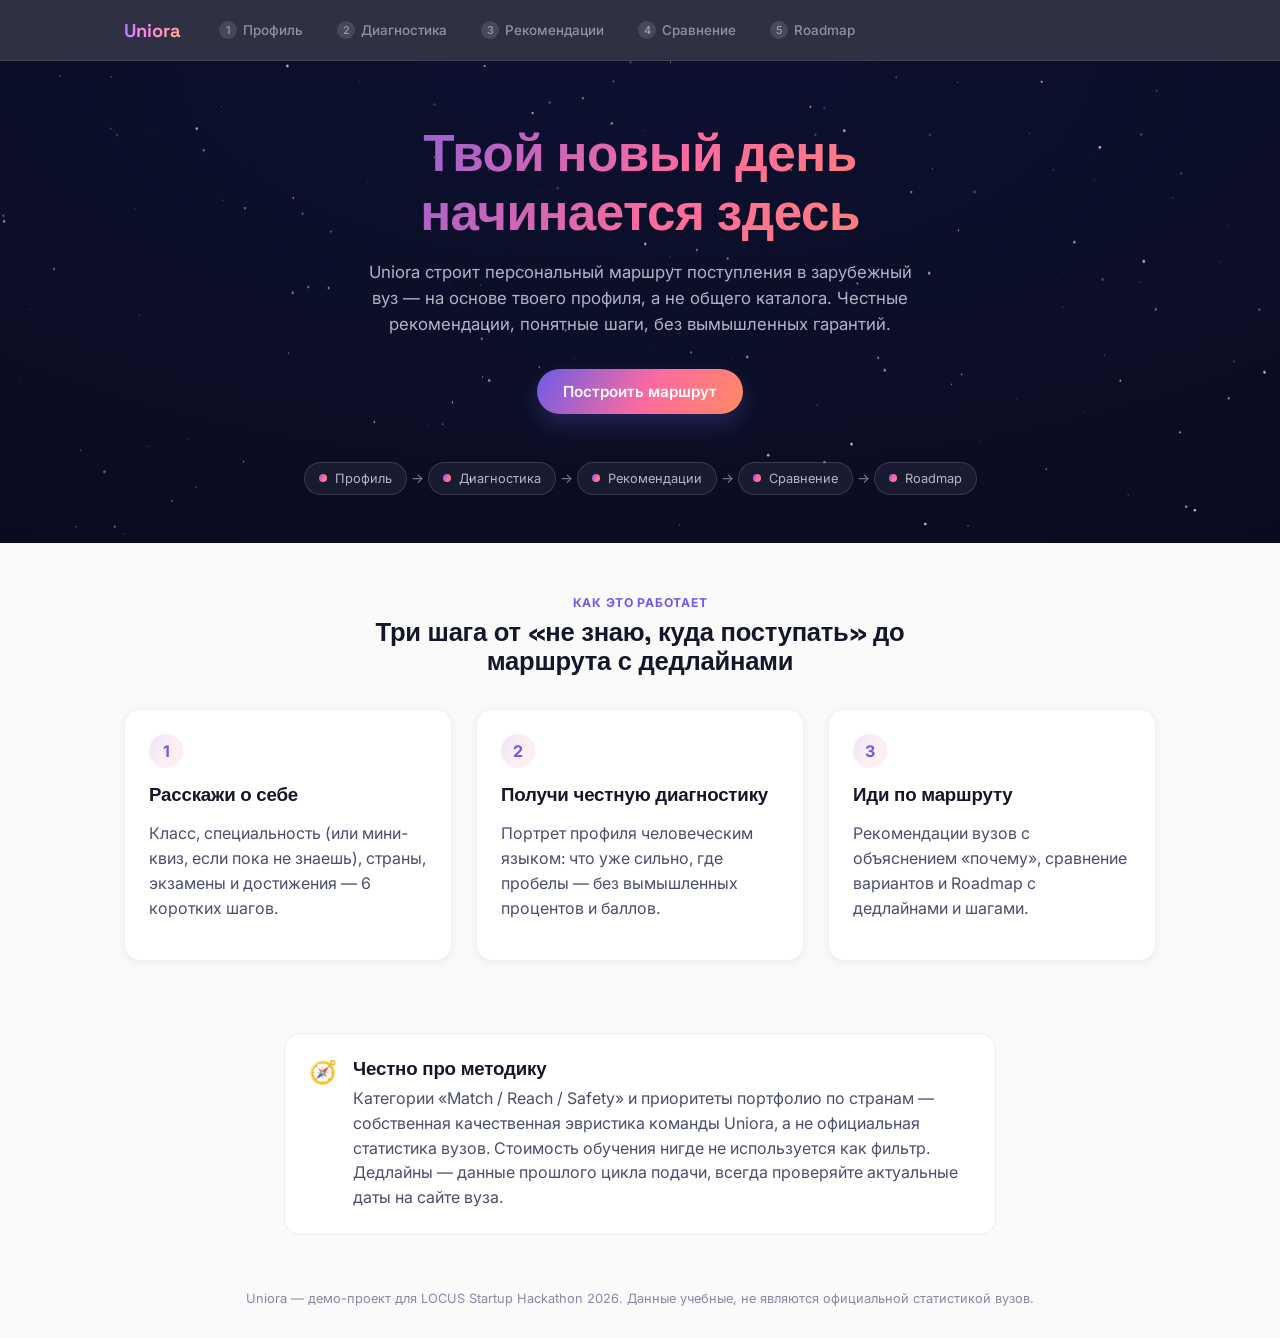
==== index.html @ 3026d172 "Первая версия сайта Uniora" ====
<!DOCTYPE html>
<html lang="ru">
<head>
<meta charset="UTF-8" />
<meta name="viewport" content="width=device-width, initial-scale=1.0" />
<title>Uniora — персональный маршрут поступления</title>
<link rel="preconnect" href="https://fonts.googleapis.com" />
<link rel="preconnect" href="https://fonts.gstatic.com" crossorigin />
<link href="https://fonts.googleapis.com/css2?family=Space+Grotesk:wght@500;700&family=Inter:wght@400;500;600;700&display=swap" rel="stylesheet" />
<link rel="stylesheet" href="css/style.css" />
</head>
<body>

<div id="uniora-nav" data-theme="dark"></div>

<section class="hero">
  <canvas class="hero__canvas" id="hero-stars"></canvas>
  <div class="hero__inner">
    <h1 class="hero__title">Твой новый день начинается здесь</h1>
    <p class="hero__subtitle">
      Uniora строит персональный маршрут поступления в зарубежный вуз — на основе твоего профиля,
      а не общего каталога. Честные рекомендации, понятные шаги, без вымышленных гарантий.
    </p>
    <div class="hero__actions">
      <a href="profile.html" class="btn btn--primary">Построить маршрут</a>
    </div>

    <div class="route-preview">
      <div class="route-preview__step"><span class="route-preview__dot"></span>Профиль</div>
      <span class="route-preview__arrow">→</span>
      <div class="route-preview__step"><span class="route-preview__dot"></span>Диагностика</div>
      <span class="route-preview__arrow">→</span>
      <div class="route-preview__step"><span class="route-preview__dot"></span>Рекомендации</div>
      <span class="route-preview__arrow">→</span>
      <div class="route-preview__step"><span class="route-preview__dot"></span>Сравнение</div>
      <span class="route-preview__arrow">→</span>
      <div class="route-preview__step"><span class="route-preview__dot"></span>Roadmap</div>
    </div>
  </div>
</section>

<section class="page-section">
  <div class="container">
    <div class="section-heading text-center" style="margin:0 auto var(--space-4);">
      <span class="eyebrow">Как это работает</span>
      <h2>Три шага от «не знаю, куда поступать» до маршрута с дедлайнами</h2>
    </div>
    <div class="how-it-works">
      <div class="card how-card">
        <div class="how-card__num">1</div>
        <h3>Расскажи о себе</h3>
        <p>Класс, специальность (или мини-квиз, если пока не знаешь), страны, экзамены и достижения — 6 коротких шагов.</p>
      </div>
      <div class="card how-card">
        <div class="how-card__num">2</div>
        <h3>Получи честную диагностику</h3>
        <p>Портрет профиля человеческим языком: что уже сильно, где пробелы — без вымышленных процентов и баллов.</p>
      </div>
      <div class="card how-card">
        <div class="how-card__num">3</div>
        <h3>Иди по маршруту</h3>
        <p>Рекомендации вузов с объяснением «почему», сравнение вариантов и Roadmap с дедлайнами и шагами.</p>
      </div>
    </div>
  </div>
</section>

<section class="page-section page-section--tight">
  <div class="container container--narrow">
    <div class="trust-block">
      <div class="trust-block__icon">🧭</div>
      <div>
        <h3 style="margin-bottom:6px;">Честно про методику</h3>
        <p style="margin-bottom:0;">
          Категории «Match / Reach / Safety» и приоритеты портфолио по странам — собственная качественная
          эвристика команды Uniora, а не официальная статистика вузов. Стоимость обучения нигде не используется
          как фильтр. Дедлайны — данные прошлого цикла подачи, всегда проверяйте актуальные даты на сайте вуза.
        </p>
      </div>
    </div>
  </div>
</section>

<footer class="site-footer">
  Uniora — демо-проект для LOCUS Startup Hackathon 2026. Данные учебные, не являются официальной статистикой вузов.
</footer>

<script src="js/data.js"></script>
<script src="js/state.js"></script>
<script src="js/match.js"></script>
<script src="js/common.js"></script>
<script>
  Uniora.common.renderNav(null);
  Uniora.common.starField(document.getElementById("hero-stars"), { density: 0.00025 });
</script>
</body>
</html>
---- css/style.css ----
/* Uniora — дизайн-система. uni + aurora. */

:root {
  --space-900: #0B0E23;
  --space-950: #0D1030;
  --space-800: #161A3D;
  --space-700: #232853;

  --paper: #FAFAFA;
  --paper-raised: #FFFFFF;
  --ink: #14162B;
  --ink-soft: #4B4E6E;
  --ink-faint: #8688A6;

  --lavender: #F4F1FF;
  --lavender-soft: rgba(244, 241, 255, 0.72);
  --lavender-faint: rgba(244, 241, 255, 0.5);

  --aurora-violet: #6C5CE7;
  --aurora-violet-soft: rgba(108, 92, 231, 0.14);
  --aurora-coral: #FF6B9D;
  --aurora-orange: #FF8A65;
  --aurora-teal: #2FD9C4;
  --aurora-teal-soft: rgba(47, 217, 196, 0.14);
  --aurora-coral-soft: rgba(255, 107, 157, 0.14);

  --aurora-gradient: linear-gradient(120deg, var(--aurora-violet) 0%, var(--aurora-coral) 55%, var(--aurora-orange) 100%);
  --aurora-gradient-soft: linear-gradient(120deg, rgba(108, 92, 231, 0.16), rgba(255, 107, 157, 0.12), rgba(255, 138, 101, 0.12));

  --match-color: #6C5CE7;
  --reach-color: #FF6B9D;
  --safety-color: #2FD9C4;

  --radius-card: 16px;
  --radius-pill: 999px;
  --radius-sm: 10px;

  --shadow-soft: 0 8px 24px rgba(20, 22, 43, 0.08);
  --shadow-card: 0 2px 10px rgba(20, 22, 43, 0.06);
  --shadow-dark: 0 12px 32px rgba(0, 0, 0, 0.35);

  --space-1: 8px;
  --space-2: 16px;
  --space-3: 24px;
  --space-4: 32px;
  --space-5: 48px;
  --space-6: 64px;

  --font-head: "Space Grotesk", "Segoe UI", sans-serif;
  --font-body: "Inter", "Segoe UI", sans-serif;
}

* { box-sizing: border-box; }
html { scroll-behavior: smooth; }
body {
  margin: 0;
  font-family: var(--font-body);
  color: var(--ink);
  background: var(--paper);
  -webkit-font-smoothing: antialiased;
}
h1, h2, h3, h4 {
  font-family: var(--font-head);
  margin: 0 0 var(--space-2);
  line-height: 1.15;
  letter-spacing: -0.01em;
}
p { margin: 0 0 var(--space-2); line-height: 1.55; color: var(--ink-soft); }
a { color: inherit; text-decoration: none; }
ul { margin: 0; padding: 0; list-style: none; }
button { font-family: inherit; cursor: pointer; }
input, select, textarea { font-family: inherit; }
img { max-width: 100%; }

.container {
  max-width: 1080px;
  margin: 0 auto;
  padding: 0 var(--space-3);
}
.container--narrow { max-width: 760px; }

section.page-section { padding: var(--space-5) 0; }
section.page-section--tight { padding: var(--space-3) 0; }

/* ---------------- Navigation ---------------- */
.site-nav {
  position: sticky;
  top: 0;
  z-index: 40;
  background: rgba(250, 250, 250, 0.92);
  backdrop-filter: blur(10px);
  border-bottom: 1px solid rgba(20, 22, 43, 0.06);
}
.site-nav--dark {
  background: rgba(11, 14, 35, 0.85);
  border-bottom: 1px solid rgba(244, 241, 255, 0.08);
}
.site-nav__inner {
  max-width: 1080px;
  margin: 0 auto;
  padding: 14px var(--space-3);
  display: flex;
  align-items: center;
  gap: var(--space-3);
}
.site-nav__logo {
  font-family: var(--font-head);
  font-weight: 700;
  font-size: 1.15rem;
  background: var(--aurora-gradient);
  -webkit-background-clip: text;
  background-clip: text;
  color: transparent;
  flex-shrink: 0;
}
.site-nav--dark .site-nav__logo { filter: brightness(1.3); }
.site-nav__steps {
  display: flex;
  gap: 6px;
  overflow-x: auto;
  scrollbar-width: none;
}
.site-nav__steps::-webkit-scrollbar { display: none; }
.step-pill {
  display: flex;
  align-items: center;
  gap: 6px;
  padding: 7px 14px;
  border-radius: var(--radius-pill);
  font-size: 0.84rem;
  font-weight: 500;
  color: var(--ink-soft);
  white-space: nowrap;
  transition: background 0.15s, color 0.15s;
}
.site-nav--dark .step-pill { color: var(--lavender-faint); }
.step-pill:hover { background: rgba(108, 92, 231, 0.08); color: var(--ink); }
.site-nav--dark .step-pill:hover { background: rgba(244, 241, 255, 0.08); color: var(--lavender); }
.step-pill--active {
  background: var(--aurora-violet-soft);
  color: var(--aurora-violet);
}
.site-nav--dark .step-pill--active {
  background: rgba(108, 92, 231, 0.28);
  color: var(--lavender);
}
.step-pill__num {
  width: 18px;
  height: 18px;
  border-radius: 50%;
  background: rgba(20, 22, 43, 0.08);
  display: inline-flex;
  align-items: center;
  justify-content: center;
  font-size: 0.68rem;
}
.step-pill--active .step-pill__num { background: var(--aurora-violet); color: #fff; }
.site-nav--dark .step-pill__num { background: rgba(244, 241, 255, 0.12); }

/* ---------------- Context bar ---------------- */
.context-bar {
  display: flex;
  align-items: center;
  justify-content: space-between;
  gap: var(--space-2);
  flex-wrap: wrap;
  background: var(--paper-raised);
  border: 1px solid rgba(20, 22, 43, 0.08);
  border-radius: var(--radius-card);
  padding: var(--space-2);
  margin-bottom: var(--space-3);
}
.context-bar--empty { justify-content: space-between; }
.context-bar__chips { display: flex; gap: 8px; flex-wrap: wrap; }

/* ---------------- Buttons ---------------- */
.btn {
  display: inline-flex;
  align-items: center;
  justify-content: center;
  gap: 8px;
  border: none;
  border-radius: var(--radius-pill);
  padding: 13px 26px;
  font-weight: 600;
  font-size: 0.95rem;
  transition: transform 0.12s ease, box-shadow 0.12s ease, opacity 0.12s ease;
}
.btn:active { transform: scale(0.97); }
.btn--primary {
  background: var(--aurora-gradient);
  color: #fff;
  box-shadow: 0 10px 24px rgba(108, 92, 231, 0.28);
}
.btn--primary:hover { box-shadow: 0 14px 30px rgba(108, 92, 231, 0.36); }
.btn--secondary {
  background: var(--paper-raised);
  color: var(--ink);
  border: 1.5px solid rgba(20, 22, 43, 0.14);
}
.btn--ghost {
  background: transparent;
  color: var(--aurora-violet);
  border: 1.5px solid rgba(108, 92, 231, 0.3);
}
.btn--dark {
  background: rgba(244, 241, 255, 0.1);
  color: var(--lavender);
  border: 1.5px solid rgba(244, 241, 255, 0.25);
}
.btn--sm { padding: 8px 16px; font-size: 0.82rem; }
.btn--block { width: 100%; }
.btn[disabled] { opacity: 0.45; pointer-events: none; }

/* ---------------- Cards & chips ---------------- */
.card {
  background: var(--paper-raised);
  border-radius: var(--radius-card);
  box-shadow: var(--shadow-card);
  border: 1px solid rgba(20, 22, 43, 0.06);
  padding: var(--space-3);
}
.card--dark {
  background: var(--space-800);
  border: 1px solid rgba(244, 241, 255, 0.08);
  color: var(--lavender);
}
.card--dark p { color: var(--lavender-faint); }

.chip {
  display: inline-flex;
  align-items: center;
  gap: 6px;
  padding: 9px 16px;
  border-radius: var(--radius-pill);
  border: 1.5px solid rgba(20, 22, 43, 0.12);
  background: var(--paper-raised);
  font-size: 0.88rem;
  color: var(--ink);
  transition: all 0.12s ease;
}
.chip:hover { border-color: var(--aurora-violet); }
.chip--selected {
  background: var(--aurora-violet-soft);
  border-color: var(--aurora-violet);
  color: var(--aurora-violet);
  font-weight: 600;
}
.chip--static {
  background: rgba(20, 22, 43, 0.05);
  border-color: transparent;
  cursor: default;
}
.chip--static:hover { border-color: transparent; }
.chip-group { display: flex; flex-wrap: wrap; gap: 8px; }

.badge {
  display: inline-flex;
  align-items: center;
  gap: 6px;
  padding: 5px 12px;
  border-radius: var(--radius-pill);
  font-size: 0.76rem;
  font-weight: 700;
  text-transform: uppercase;
  letter-spacing: 0.03em;
}
.badge--match { background: var(--aurora-violet-soft); color: var(--aurora-violet); }
.badge--reach { background: var(--aurora-coral-soft); color: #C9366C; }
.badge--safety { background: var(--aurora-teal-soft); color: #0F9E8B; }
.badge--weight-high { background: rgba(255, 107, 157, 0.15); color: #C9366C; }
.badge--weight-medium { background: rgba(108, 92, 231, 0.14); color: var(--aurora-violet); }
.badge--weight-low { background: rgba(20, 22, 43, 0.08); color: var(--ink-faint); }

/* ---------------- Hero (index) ---------------- */
.hero {
  position: relative;
  background: radial-gradient(120% 140% at 50% 0%, var(--space-950) 0%, var(--space-900) 60%, #07091a 100%);
  color: var(--lavender);
  overflow: hidden;
  padding: var(--space-6) 0 var(--space-5);
}
.hero__canvas { position: absolute; inset: 0; z-index: 0; }
.hero__inner { position: relative; z-index: 1; text-align: center; max-width: 760px; margin: 0 auto; padding: 0 var(--space-3); }
.hero__title {
  font-size: clamp(2rem, 5vw, 3.2rem);
  background: var(--aurora-gradient);
  -webkit-background-clip: text;
  background-clip: text;
  color: transparent;
  margin-bottom: var(--space-2);
}
.hero__subtitle { color: var(--lavender-soft); font-size: 1.05rem; max-width: 560px; margin: 0 auto var(--space-4); }
.hero__actions { display: flex; justify-content: center; margin-bottom: var(--space-5); }

.route-preview {
  display: flex;
  justify-content: center;
  align-items: center;
  gap: 4px;
  flex-wrap: wrap;
  position: relative;
  z-index: 1;
}
.route-preview__step {
  display: flex;
  align-items: center;
  gap: 8px;
  background: rgba(244, 241, 255, 0.06);
  border: 1px solid rgba(244, 241, 255, 0.14);
  border-radius: var(--radius-pill);
  padding: 8px 14px;
  font-size: 0.8rem;
  color: var(--lavender-soft);
}
.route-preview__dot {
  width: 8px; height: 8px; border-radius: 50%;
  background: var(--aurora-gradient);
}
.route-preview__arrow { color: var(--lavender-faint); font-size: 0.85rem; }

.how-it-works { display: grid; grid-template-columns: repeat(3, 1fr); gap: var(--space-3); }
.how-card { text-align: left; }
.how-card__num {
  width: 34px; height: 34px; border-radius: 50%;
  background: var(--aurora-gradient-soft);
  color: var(--aurora-violet);
  display: flex; align-items: center; justify-content: center;
  font-weight: 700; margin-bottom: var(--space-2);
}
.trust-block {
  background: var(--paper-raised);
  border: 1px solid rgba(20, 22, 43, 0.08);
  border-radius: var(--radius-card);
  padding: var(--space-3);
  display: flex;
  gap: var(--space-2);
  align-items: flex-start;
}
.trust-block__icon { font-size: 1.4rem; }

/* ---------------- Section heading ---------------- */
.section-heading { max-width: 620px; margin-bottom: var(--space-3); }
.section-heading h2 { font-size: 1.6rem; }
.eyebrow {
  display: inline-block;
  font-size: 0.76rem;
  font-weight: 700;
  text-transform: uppercase;
  letter-spacing: 0.06em;
  color: var(--aurora-violet);
  margin-bottom: 8px;
}

/* ---------------- Profile wizard ---------------- */
.wizard-progress {
  display: flex;
  align-items: center;
  gap: 6px;
  margin-bottom: var(--space-3);
}
.wizard-progress__bar {
  flex: 1;
  height: 6px;
  background: rgba(20, 22, 43, 0.08);
  border-radius: 999px;
  overflow: hidden;
}
.wizard-progress__fill {
  height: 100%;
  background: var(--aurora-gradient);
  border-radius: 999px;
  transition: width 0.25s ease;
}
.wizard-progress__label { font-size: 0.8rem; color: var(--ink-faint); white-space: nowrap; }

.option-grid { display: grid; grid-template-columns: repeat(auto-fit, minmax(150px, 1fr)); gap: var(--space-2); }
.option-card {
  border: 1.5px solid rgba(20, 22, 43, 0.1);
  border-radius: var(--radius-card);
  padding: var(--space-2);
  text-align: left;
  background: var(--paper-raised);
  transition: all 0.12s ease;
  display: flex;
  flex-direction: column;
  gap: 6px;
}
.option-card:hover { border-color: var(--aurora-violet); transform: translateY(-2px); }
.option-card--selected {
  border-color: var(--aurora-violet);
  background: var(--aurora-violet-soft);
  box-shadow: 0 0 0 1px var(--aurora-violet);
}
.option-card__icon { font-size: 1.5rem; }
.option-card__title { font-weight: 700; }
.option-card__sub { font-size: 0.82rem; color: var(--ink-faint); }

.step-actions {
  display: flex;
  justify-content: space-between;
  align-items: center;
  margin-top: var(--space-4);
  gap: var(--space-2);
}

/* Accordion */
.accordion-section {
  border: 1px solid rgba(20, 22, 43, 0.08);
  border-radius: var(--radius-card);
  margin-bottom: var(--space-2);
  overflow: hidden;
}
.accordion-header {
  width: 100%;
  display: flex;
  align-items: center;
  justify-content: space-between;
  padding: var(--space-2);
  background: var(--paper-raised);
  border: none;
  text-align: left;
  font-family: var(--font-head);
  font-weight: 600;
  font-size: 1rem;
}
.accordion-header__meta { font-size: 0.78rem; color: var(--ink-faint); font-family: var(--font-body); font-weight: 400; }
.accordion-chevron { transition: transform 0.15s ease; color: var(--ink-faint); }
.accordion-section--open .accordion-chevron { transform: rotate(180deg); }
.accordion-body {
  padding: 0 var(--space-2) var(--space-2);
  display: none;
}
.accordion-section--open .accordion-body { display: block; }

.field-label { font-size: 0.86rem; font-weight: 600; margin-bottom: 8px; display: block; }
.field-hint { font-size: 0.78rem; color: var(--ink-faint); margin-top: 4px; }
.toggle-row { display: flex; align-items: center; justify-content: space-between; padding: 10px 0; }
.switch { position: relative; width: 42px; height: 24px; flex-shrink: 0; }
.switch input { opacity: 0; width: 0; height: 0; }
.switch__track {
  position: absolute; inset: 0; background: rgba(20, 22, 43, 0.16); border-radius: 999px; transition: background 0.15s; cursor: pointer;
}
.switch__track::after {
  content: ""; position: absolute; width: 18px; height: 18px; left: 3px; top: 3px;
  background: #fff; border-radius: 50%; transition: transform 0.15s;
}
.switch input:checked + .switch__track { background: var(--aurora-violet); }
.switch input:checked + .switch__track::after { transform: translateX(18px); }

.record-list { display: flex; flex-direction: column; gap: 10px; margin-bottom: 10px; }
.record-row {
  display: grid;
  grid-template-columns: 1fr 1fr auto;
  gap: 8px;
  align-items: center;
}
.text-input, .text-area, select.text-input {
  width: 100%;
  border: 1.5px solid rgba(20, 22, 43, 0.14);
  border-radius: var(--radius-sm);
  padding: 10px 12px;
  font-size: 0.88rem;
  background: var(--paper-raised);
  color: var(--ink);
}
.text-input:focus, .text-area:focus { outline: 2px solid var(--aurora-violet); outline-offset: 1px; }
.icon-btn {
  border: none;
  background: rgba(255, 107, 157, 0.12);
  color: #C9366C;
  width: 34px; height: 34px;
  border-radius: 50%;
  display: flex; align-items: center; justify-content: center;
  flex-shrink: 0;
}

.slider-field { margin-bottom: var(--space-3); }
.slider-field__top { display: flex; justify-content: space-between; align-items: baseline; margin-bottom: 6px; }
.slider-field__value { font-family: var(--font-head); font-size: 1.3rem; font-weight: 700; color: var(--aurora-violet); }
.slider-field__value--muted { color: var(--ink-faint); }
input[type="range"] {
  width: 100%;
  -webkit-appearance: none;
  height: 6px;
  border-radius: 999px;
  background: rgba(20, 22, 43, 0.1);
}
input[type="range"]::-webkit-slider-thumb {
  -webkit-appearance: none;
  width: 20px; height: 20px; border-radius: 50%;
  background: var(--aurora-gradient);
  cursor: pointer;
  border: 3px solid #fff;
  box-shadow: 0 2px 6px rgba(108, 92, 231, 0.4);
}
input[type="range"]::-moz-range-thumb {
  width: 20px; height: 20px; border-radius: 50%;
  background: var(--aurora-violet);
  cursor: pointer; border: 3px solid #fff;
}
input[type="range"]:disabled { opacity: 0.4; }

.portfolio-strength { margin-top: var(--space-2); }
.portfolio-strength__label { font-weight: 600; font-size: 0.9rem; margin-bottom: 8px; }
.portfolio-strength__track {
  height: 8px; background: rgba(20, 22, 43, 0.08); border-radius: 999px; overflow: hidden;
}
.portfolio-strength__fill {
  height: 100%; background: var(--aurora-gradient); border-radius: 999px; transition: width 0.4s ease;
}

.summary-grid { display: flex; flex-direction: column; gap: 10px; }
.summary-row {
  display: flex; justify-content: space-between; align-items: center; gap: var(--space-2);
  padding: var(--space-2);
  border: 1px solid rgba(20, 22, 43, 0.08);
  border-radius: var(--radius-card);
  cursor: pointer;
  background: var(--paper-raised);
}
.summary-row:hover { border-color: var(--aurora-violet); }
.summary-row__title { font-weight: 600; font-size: 0.88rem; }
.summary-row__value { font-size: 0.82rem; color: var(--ink-faint); }

/* ---------------- Empty states ---------------- */
.empty-state {
  text-align: center;
  padding: var(--space-5) var(--space-3);
  max-width: 440px;
  margin: 0 auto;
}
.empty-state__icon { font-size: 2.4rem; margin-bottom: var(--space-2); }
.empty-state h3 { margin-bottom: 8px; }

/* ---------------- Diagnosis ---------------- */
.diagnosis-grid { display: grid; grid-template-columns: repeat(auto-fit, minmax(260px, 1fr)); gap: var(--space-3); }
.stat-card__label { font-size: 0.82rem; color: var(--ink-faint); margin-bottom: 6px; }
.stat-card__value { font-family: var(--font-head); font-size: 1.4rem; font-weight: 700; margin-bottom: 4px; }
.stat-card__note { font-size: 0.78rem; color: var(--ink-faint); }
.urgency-dot { width: 10px; height: 10px; border-radius: 50%; display: inline-block; margin-right: 6px; }
.urgency-dot--high { background: var(--aurora-coral); }
.urgency-dot--medium { background: #F4B740; }
.urgency-dot--low { background: var(--aurora-teal); }

.gap-list { display: flex; flex-direction: column; gap: 10px; }
.gap-item { display: flex; gap: 12px; align-items: flex-start; padding: var(--space-2); border: 1px solid rgba(20,22,43,0.08); border-radius: var(--radius-card); }
.gap-item__icon { font-size: 1.2rem; margin-top: 2px; }
.strength-list { display: flex; flex-wrap: wrap; gap: 8px; }

.disclaimer {
  font-size: 0.78rem;
  color: var(--ink-faint);
  background: rgba(20, 22, 43, 0.04);
  border-radius: var(--radius-sm);
  padding: 12px 14px;
  margin-top: var(--space-3);
}

/* ---------------- Recommendations ---------------- */
.filter-bar {
  display: flex;
  gap: 8px;
  flex-wrap: wrap;
  align-items: center;
  padding: var(--space-2);
  background: var(--paper-raised);
  border: 1px solid rgba(20,22,43,0.08);
  border-radius: var(--radius-card);
  margin-bottom: var(--space-3);
}
.uni-grid { display: grid; grid-template-columns: repeat(auto-fit, minmax(300px, 1fr)); gap: var(--space-3); }
.uni-card { display: flex; flex-direction: column; gap: 10px; }
.uni-card__top { display: flex; justify-content: space-between; align-items: flex-start; gap: 8px; }
.uni-card__name { font-family: var(--font-head); font-size: 1.1rem; font-weight: 700; }
.uni-card__place { font-size: 0.82rem; color: var(--ink-faint); }
.uni-card__facts { display: flex; flex-direction: column; gap: 6px; font-size: 0.82rem; }
.fact-row { display: flex; gap: 8px; align-items: flex-start; }
.fact-row__dot { flex-shrink: 0; margin-top: 6px; width: 6px; height: 6px; border-radius: 50%; background: var(--ink-faint); }
.fact-row--positive .fact-row__dot { background: var(--aurora-teal); }
.fact-row--negative .fact-row__dot { background: var(--aurora-coral); }
.fact-row--gap .fact-row__dot { background: #F4B740; }
.uni-card__actions { display: flex; gap: 8px; margin-top: auto; padding-top: 10px; }
.uni-card__actions .btn { flex: 1; }
.fav-btn {
  border: 1.5px solid rgba(20,22,43,0.14);
  background: var(--paper-raised);
  border-radius: 50%;
  width: 42px; height: 42px;
  display: flex; align-items: center; justify-content: center;
  font-size: 1.1rem;
  flex-shrink: 0;
}
.fav-btn--active { border-color: var(--aurora-coral); background: var(--aurora-coral-soft); }

.category-note {
  font-size: 0.78rem;
  color: var(--ink-faint);
  margin-bottom: var(--space-2);
}

/* ---------------- Compare ---------------- */
.compare-table { width: 100%; border-collapse: collapse; background: var(--paper-raised); border-radius: var(--radius-card); overflow: hidden; box-shadow: var(--shadow-card); }
.compare-table th, .compare-table td { padding: 14px 16px; text-align: left; border-bottom: 1px solid rgba(20,22,43,0.06); vertical-align: top; font-size: 0.88rem; }
.compare-table th { font-family: var(--font-head); font-size: 0.95rem; }
.compare-table tr:last-child td { border-bottom: none; }
.compare-table .row-label { color: var(--ink-faint); font-size: 0.8rem; width: 180px; }
.compare-cards { display: none; flex-direction: column; gap: var(--space-2); }
.compare-card-item { display: flex; flex-direction: column; gap: 6px; }
.compare-card-item__row { display: flex; justify-content: space-between; gap: 10px; padding: 8px 0; border-bottom: 1px dashed rgba(20,22,43,0.08); font-size: 0.86rem; }
.compare-card-item__row:last-child { border-bottom: none; }
.compare-card-item__row-label { color: var(--ink-faint); flex: 0 1 45%; min-width: 0; }
.compare-card-item__row > span:last-child { flex: 1 1 50%; min-width: 0; text-align: right; }
.compare-empty-slot {
  border: 2px dashed rgba(20,22,43,0.14);
  border-radius: var(--radius-card);
  display: flex; align-items: center; justify-content: center;
  min-height: 120px;
  color: var(--ink-faint);
  font-size: 0.86rem;
  text-align: center;
  padding: var(--space-2);
}

/* ---------------- Roadmap ---------------- */
.roadmap-page { background: var(--space-900); color: var(--lavender); min-height: 100vh; }
.roadmap-page .empty-state h3 { color: var(--lavender); }
.roadmap-page .empty-state p { color: var(--lavender-faint); }
.roadmap-page .context-bar { background: rgba(244,241,255,0.05); border-color: rgba(244,241,255,0.12); }
.roadmap-page .context-bar .chip--static { background: rgba(244,241,255,0.08); color: var(--lavender); }
.roadmap-page .context-bar p, .roadmap-page .context-bar span { color: var(--lavender); }
.roadmap-page .btn--ghost { color: var(--aurora-teal); border-color: rgba(47,217,196,0.4); }
.roadmap-hero { padding: var(--space-4) 0 var(--space-2); }
.roadmap-hero p { color: var(--lavender-faint); }

.priority-panel {
  background: rgba(244, 241, 255, 0.05);
  border: 1px solid rgba(244, 241, 255, 0.12);
  border-radius: var(--radius-card);
  margin: var(--space-2) 0 var(--space-3);
  overflow: hidden;
}
.priority-panel__header {
  width: 100%;
  display: flex; justify-content: space-between; align-items: center;
  padding: var(--space-2);
  background: transparent; border: none; color: var(--lavender);
  font-family: var(--font-head); font-weight: 600;
}
.priority-panel__body { padding: 0 var(--space-2) var(--space-2); display: none; }
.priority-panel--open .priority-panel__body { display: block; }
.priority-tabs { display: flex; gap: 6px; flex-wrap: wrap; margin-bottom: var(--space-2); }
.priority-tab {
  padding: 6px 14px; border-radius: var(--radius-pill);
  background: rgba(244,241,255,0.06); color: var(--lavender-faint);
  font-size: 0.82rem; border: 1px solid transparent;
}
.priority-tab--active { background: rgba(108,92,231,0.3); color: var(--lavender); border-color: var(--aurora-violet); }
.priority-row { display: flex; justify-content: space-between; align-items: flex-start; gap: 10px; padding: 10px 0; border-bottom: 1px solid rgba(244,241,255,0.08); }
.priority-row:last-child { border-bottom: none; }
.priority-row__label { font-weight: 600; font-size: 0.88rem; }
.priority-row__note { font-size: 0.78rem; color: var(--lavender-faint); max-width: 380px; }

.constellation-wrap {
  position: relative;
  width: 100%;
  min-height: 560px;
  border-radius: var(--radius-card);
  overflow: hidden;
  background: radial-gradient(120% 100% at 50% 0%, #10143a 0%, var(--space-900) 70%);
  margin-bottom: var(--space-3);
}
.constellation-canvas { position: absolute; inset: 0; z-index: 0; }
.constellation-svg { position: absolute; inset: 0; width: 100%; height: 100%; z-index: 1; }
.constellation-svg line { stroke: rgba(244, 241, 255, 0.22); stroke-width: 0.35; }
.constellation-layer { position: absolute; inset: 0; z-index: 2; }

.star-btn {
  position: absolute;
  transform: translate(-50%, -50%);
  display: flex;
  flex-direction: column;
  align-items: center;
  gap: 6px;
  background: none;
  border: none;
  color: var(--lavender);
  padding: 6px;
}
.star-btn__mark {
  width: 14px; height: 14px; border-radius: 50%;
  background: rgba(244, 241, 255, 0.25);
  transition: all 0.2s ease;
}
.star-btn--next .star-btn__mark {
  width: 12px; height: 12px;
  background: #fff;
  animation: pulse-star 1.6s ease-in-out infinite;
}
.star-btn--done .star-btn__mark {
  width: 16px; height: 16px;
  background: #fff;
  box-shadow: 0 0 16px 4px rgba(244, 241, 255, 0.75), 0 0 30px 8px rgba(108, 92, 231, 0.4);
}
.star-btn--custom .star-btn__mark::after {
  content: "✎";
  position: absolute;
  font-size: 8px;
  transform: translate(-50%, -50%);
  left: 50%; top: 50%;
}
.star-btn__label {
  font-size: 0.68rem;
  max-width: 120px;
  text-align: center;
  color: var(--lavender-faint);
  background: rgba(11, 14, 35, 0.7);
  padding: 3px 8px;
  border-radius: 999px;
  white-space: nowrap;
  overflow: hidden;
  text-overflow: ellipsis;
}
.star-btn--done .star-btn__label { color: var(--lavender); }
@keyframes pulse-star {
  0%, 100% { transform: scale(1); opacity: 1; }
  50% { transform: scale(1.5); opacity: 0.6; }
}

.next-action-card {
  background: linear-gradient(135deg, rgba(108,92,231,0.18), rgba(255,107,157,0.1));
  border: 1px solid rgba(244,241,255,0.15);
  border-radius: var(--radius-card);
  padding: var(--space-3);
  display: flex;
  justify-content: space-between;
  align-items: center;
  gap: var(--space-3);
  flex-wrap: wrap;
}
.next-action-card__eyebrow { color: var(--aurora-teal); font-size: 0.78rem; font-weight: 700; text-transform: uppercase; letter-spacing: 0.05em; margin-bottom: 4px; }
.next-action-card__title { font-family: var(--font-head); font-size: 1.15rem; font-weight: 700; margin-bottom: 4px; }
.next-action-card__desc { color: var(--lavender-faint); font-size: 0.88rem; max-width: 480px; margin: 0; }

.add-custom-form { display: flex; gap: 8px; flex-wrap: wrap; margin-top: var(--space-2); }
.add-custom-form .text-input { background: rgba(244,241,255,0.06); border-color: rgba(244,241,255,0.2); color: var(--lavender); flex: 1; min-width: 180px; }
.add-custom-form .text-input::placeholder { color: var(--lavender-faint); }

.legend-row { display: flex; gap: var(--space-3); flex-wrap: wrap; margin-bottom: var(--space-2); font-size: 0.78rem; color: var(--lavender-faint); }
.legend-row__item { display: flex; align-items: center; gap: 6px; }
.legend-dot { width: 10px; height: 10px; border-radius: 50%; }

.event-list { display: grid; grid-template-columns: repeat(auto-fit, minmax(260px, 1fr)); gap: var(--space-2); }
.event-card { background: rgba(244,241,255,0.05); border: 1px solid rgba(244,241,255,0.1); border-radius: var(--radius-card); padding: var(--space-2); color: var(--lavender); }
.event-card__title { font-weight: 700; margin-bottom: 6px; }
.event-card__meta { font-size: 0.78rem; color: var(--lavender-faint); margin-bottom: 8px; }
.event-card__actions { display: flex; gap: 8px; margin-top: 10px; flex-wrap: wrap; }

/* ---------------- Toast ---------------- */
.toast {
  position: fixed;
  left: 50%;
  bottom: 24px;
  transform: translate(-50%, 16px);
  background: var(--ink);
  color: #fff;
  padding: 12px 20px;
  border-radius: var(--radius-pill);
  font-size: 0.85rem;
  opacity: 0;
  pointer-events: none;
  transition: all 0.2s ease;
  z-index: 100;
  box-shadow: var(--shadow-soft);
}
.toast--visible { opacity: 1; transform: translate(-50%, 0); }

/* ---------------- Footer ---------------- */
.site-footer { padding: var(--space-4) 0; text-align: center; color: var(--ink-faint); font-size: 0.8rem; }

/* ---------------- Utilities ---------------- */
.flex { display: flex; }
.flex-col { display: flex; flex-direction: column; }
.gap-1 { gap: 8px; } .gap-2 { gap: 16px; } .gap-3 { gap: 24px; }
.items-center { align-items: center; }
.justify-between { justify-content: space-between; }
.text-center { text-align: center; }
.mt-3 { margin-top: 24px; }
.mb-0 { margin-bottom: 0; }
.muted { color: var(--ink-faint); }

/* ---------------- Responsive ---------------- */
@media (max-width: 760px) {
  .how-it-works { grid-template-columns: 1fr; }
  .record-row { grid-template-columns: 1fr; }
  .compare-table { display: none; }
  .compare-cards { display: flex; }
  .step-actions { flex-direction: column-reverse; align-items: stretch; }
  .step-actions .btn { width: 100%; }
  .next-action-card { flex-direction: column; align-items: flex-start; }
}
@media (max-width: 480px) {
  .hero__title { font-size: 1.8rem; }
  .option-grid { grid-template-columns: repeat(2, 1fr); }
}
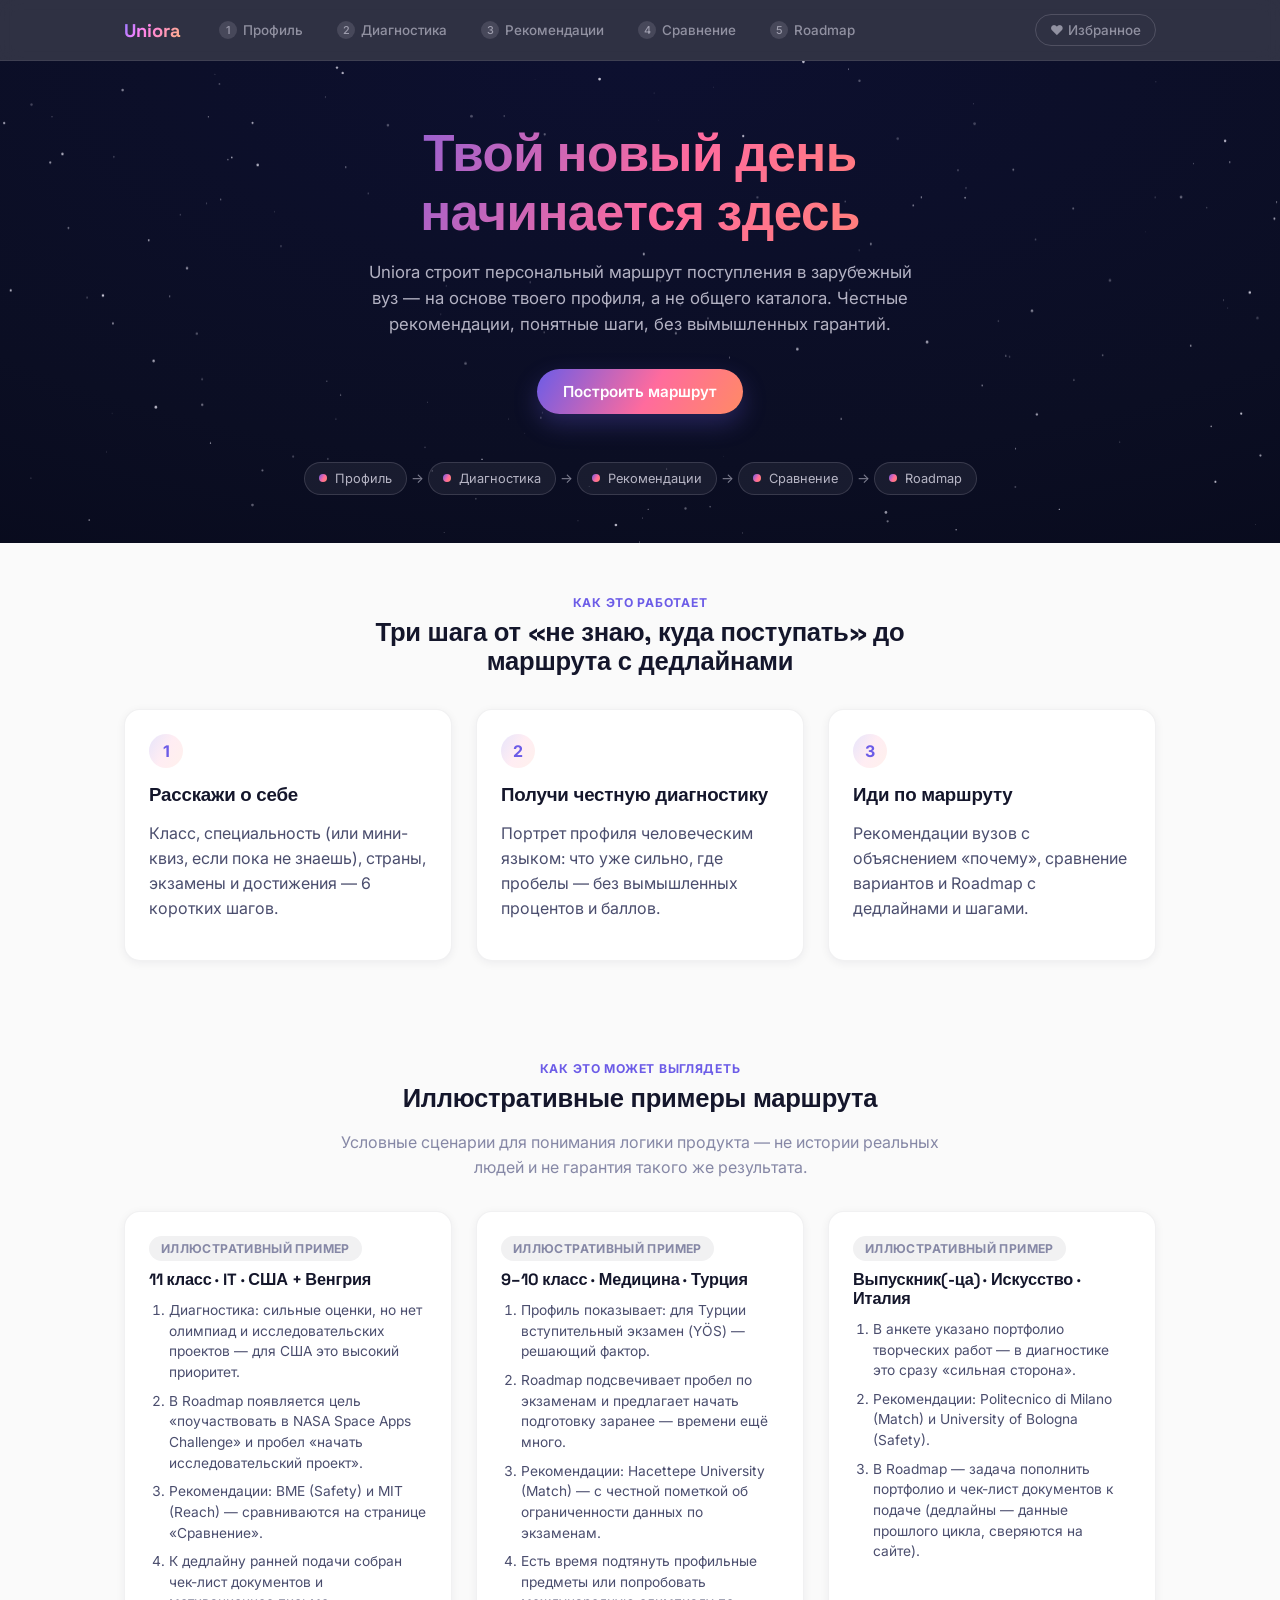
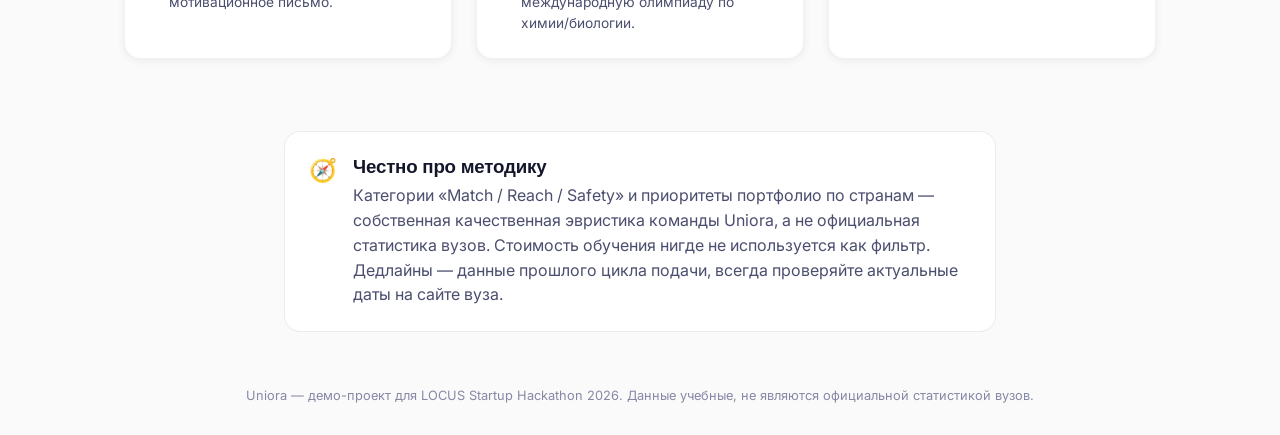
==== commit 020c497d: "добавлены избранное, выбор страны и другие новые страницы" ====
--- a/index.html
+++ b/index.html
@@ -65,6 +65,47 @@
   </div>
 </section>
 
+<section class="page-section">
+  <div class="container">
+    <div class="section-heading text-center" style="margin:0 auto var(--space-4);">
+      <span class="eyebrow">Как это может выглядеть</span>
+      <h2>Иллюстративные примеры маршрута</h2>
+      <p class="muted">Условные сценарии для понимания логики продукта — не истории реальных людей и не гарантия такого же результата.</p>
+    </div>
+    <div class="example-routes">
+      <div class="card example-card">
+        <span class="badge example-card__badge">Иллюстративный пример</span>
+        <h3>11 класс · IT · США + Венгрия</h3>
+        <ol class="example-card__steps">
+          <li>Диагностика: сильные оценки, но нет олимпиад и исследовательских проектов — для США это высокий приоритет.</li>
+          <li>В Roadmap появляется цель «поучаствовать в NASA Space Apps Challenge» и пробел «начать исследовательский проект».</li>
+          <li>Рекомендации: BME (Safety) и MIT (Reach) — сравниваются на странице «Сравнение».</li>
+          <li>К дедлайну ранней подачи собран чек-лист документов и мотивационное письмо.</li>
+        </ol>
+      </div>
+      <div class="card example-card">
+        <span class="badge example-card__badge">Иллюстративный пример</span>
+        <h3>9–10 класс · Медицина · Турция</h3>
+        <ol class="example-card__steps">
+          <li>Профиль показывает: для Турции вступительный экзамен (YÖS) — решающий фактор.</li>
+          <li>Roadmap подсвечивает пробел по экзаменам и предлагает начать подготовку заранее — времени ещё много.</li>
+          <li>Рекомендации: Hacettepe University (Match) — с честной пометкой об ограниченности данных по экзаменам.</li>
+          <li>Есть время подтянуть профильные предметы или попробовать международную олимпиаду по химии/биологии.</li>
+        </ol>
+      </div>
+      <div class="card example-card">
+        <span class="badge example-card__badge">Иллюстративный пример</span>
+        <h3>Выпускник(-ца) · Искусство · Италия</h3>
+        <ol class="example-card__steps">
+          <li>В анкете указано портфолио творческих работ — в диагностике это сразу «сильная сторона».</li>
+          <li>Рекомендации: Politecnico di Milano (Match) и University of Bologna (Safety).</li>
+          <li>В Roadmap — задача пополнить портфолио и чек-лист документов к подаче (дедлайны — данные прошлого цикла, сверяются на сайте).</li>
+        </ol>
+      </div>
+    </div>
+  </div>
+</section>
+
 <section class="page-section page-section--tight">
   <div class="container container--narrow">
     <div class="trust-block">
--- a/css/style.css
+++ b/css/style.css
@@ -156,6 +156,24 @@
 }
 .step-pill--active .step-pill__num { background: var(--aurora-violet); color: #fff; }
 .site-nav--dark .step-pill__num { background: rgba(244, 241, 255, 0.12); }
+.site-nav__fav-link {
+  margin-left: auto;
+  flex-shrink: 0;
+  display: flex;
+  align-items: center;
+  gap: 6px;
+  padding: 7px 14px;
+  border-radius: var(--radius-pill);
+  font-size: 0.84rem;
+  font-weight: 500;
+  color: var(--ink-soft);
+  border: 1.5px solid rgba(20, 22, 43, 0.1);
+  transition: all 0.15s ease;
+}
+.site-nav__fav-link:hover { border-color: var(--aurora-coral); color: #C9366C; }
+.site-nav__fav-link--active { background: var(--aurora-coral-soft); border-color: var(--aurora-coral); color: #C9366C; }
+.site-nav--dark .site-nav__fav-link { color: var(--lavender-faint); border-color: rgba(244, 241, 255, 0.16); }
+.site-nav--dark .site-nav__fav-link:hover { color: var(--aurora-coral); border-color: var(--aurora-coral); }
 
 /* ---------------- Context bar ---------------- */
 .context-bar {
@@ -328,6 +346,13 @@
   display: flex; align-items: center; justify-content: center;
   font-weight: 700; margin-bottom: var(--space-2);
 }
+.example-routes { display: grid; grid-template-columns: repeat(auto-fit, minmax(280px, 1fr)); gap: var(--space-3); }
+.example-card { display: flex; flex-direction: column; gap: 10px; }
+.example-card__badge { background: rgba(20, 22, 43, 0.06); color: var(--ink-faint); align-self: flex-start; }
+.example-card h3 { font-size: 1.02rem; margin-bottom: 0; }
+.example-card__steps { margin: 0; padding-left: 20px; display: flex; flex-direction: column; gap: 8px; font-size: 0.86rem; color: var(--ink-soft); }
+.example-card__steps li { line-height: 1.5; }
+
 .trust-block {
   background: var(--paper-raised);
   border: 1px solid rgba(20, 22, 43, 0.08);
@@ -593,6 +618,12 @@
 }
 .fav-btn--active { border-color: var(--aurora-coral); background: var(--aurora-coral-soft); }
 
+.whatif-card { margin-bottom: var(--space-3); }
+.whatif-row { display: flex; align-items: center; gap: 12px; margin-top: 10px; }
+.whatif-value { font-family: var(--font-head); font-weight: 700; font-size: 1.05rem; min-width: 110px; text-align: center; }
+.whatif-result ul { font-size: 0.86rem; color: var(--ink-soft); }
+.whatif-result li { margin-bottom: 4px; }
+
 .category-note {
   font-size: 0.78rem;
   color: var(--ink-faint);
@@ -661,6 +692,13 @@
 .priority-row__label { font-weight: 600; font-size: 0.88rem; }
 .priority-row__note { font-size: 0.78rem; color: var(--lavender-faint); max-width: 380px; }
 
+/* Светлый вариант панели приоритетов — используется на country-guide.html */
+.priority-panel-light .priority-tab { background: rgba(20, 22, 43, 0.05); color: var(--ink-faint); }
+.priority-panel-light .priority-tab--active { background: var(--aurora-violet-soft); color: var(--aurora-violet); border-color: var(--aurora-violet); }
+.priority-panel-light .priority-row { border-bottom-color: rgba(20, 22, 43, 0.08); }
+.priority-panel-light .priority-row__label { color: var(--ink); }
+.priority-panel-light .priority-row__note { color: var(--ink-faint); }
+
 .constellation-wrap {
   position: relative;
   width: 100%;
@@ -748,6 +786,40 @@
 
 .legend-row { display: flex; gap: var(--space-3); flex-wrap: wrap; margin-bottom: var(--space-2); font-size: 0.78rem; color: var(--lavender-faint); }
 .legend-row__item { display: flex; align-items: center; gap: 6px; }
+
+/* Переключатель вида Roadmap: Созвездие / Список */
+.view-toggle { display: flex; gap: 6px; margin-bottom: var(--space-2); }
+.view-toggle__tab {
+  padding: 8px 16px; border-radius: var(--radius-pill);
+  background: rgba(244,241,255,0.05); color: var(--lavender-faint);
+  font-size: 0.84rem; font-weight: 500; border: 1px solid rgba(244,241,255,0.12);
+}
+.view-toggle__tab--active { background: rgba(108,92,231,0.3); color: var(--lavender); border-color: var(--aurora-violet); }
+
+/* Вид «Список» */
+.checklist { display: flex; flex-direction: column; gap: 8px; margin-bottom: var(--space-3); }
+.checklist-row {
+  display: flex; align-items: flex-start; gap: 12px;
+  background: rgba(244,241,255,0.05); border: 1px solid rgba(244,241,255,0.1);
+  border-radius: var(--radius-card); padding: var(--space-2);
+}
+.checklist-row--next { border-color: var(--aurora-violet); background: rgba(108,92,231,0.12); }
+.checklist-row--done { opacity: 0.6; }
+.checklist-check {
+  flex-shrink: 0; width: 26px; height: 26px; border-radius: 50%;
+  border: 1.5px solid rgba(244,241,255,0.35); background: transparent; color: #fff;
+  display: flex; align-items: center; justify-content: center; font-size: 0.8rem; margin-top: 2px;
+}
+.checklist-check.is-checked { background: var(--aurora-gradient); border-color: transparent; }
+.checklist-body { flex: 1; min-width: 0; }
+.checklist-title { display: flex; align-items: center; gap: 8px; flex-wrap: wrap; color: var(--lavender); font-weight: 600; font-size: 0.92rem; }
+.checklist-desc { color: var(--lavender-faint); font-size: 0.82rem; margin-top: 4px; }
+.checklist-deadline { color: var(--aurora-teal); font-size: 0.78rem; margin-top: 4px; }
+
+/* Чек-лист документов */
+.doc-checklist { display: flex; flex-direction: column; gap: 10px; margin-top: 10px; }
+.doc-checklist__row { display: flex; align-items: center; gap: 10px; color: var(--lavender); font-size: 0.88rem; cursor: pointer; }
+.doc-checklist__row input { width: 18px; height: 18px; accent-color: var(--aurora-violet); }
 .legend-dot { width: 10px; height: 10px; border-radius: 50%; }
 
 .event-list { display: grid; grid-template-columns: repeat(auto-fit, minmax(260px, 1fr)); gap: var(--space-2); }
@@ -803,3 +875,22 @@
   .hero__title { font-size: 1.8rem; }
   .option-grid { grid-template-columns: repeat(2, 1fr); }
 }
+
+/* ---------------- Печать плана Roadmap ---------------- */
+.print-plan { display: none; }
+.print-plan__list { margin: 12px 0 20px; }
+.print-plan__row { padding: 6px 0; border-bottom: 1px solid #ddd; font-size: 13px; }
+.print-plan__desc { color: #555; font-size: 12px; margin: 2px 0 0 20px; }
+
+@media print {
+  body * { visibility: hidden; }
+  #print-plan, #print-plan * { visibility: visible; }
+  #print-plan {
+    display: block !important;
+    position: absolute; left: 0; top: 0; width: 100%;
+    background: #fff; color: #111; padding: 24px;
+  }
+  #print-plan h1 { font-family: var(--font-head); font-size: 22px; margin-bottom: 4px; }
+  #print-plan h2 { font-family: var(--font-head); font-size: 16px; margin-top: 20px; }
+  #print-plan p { color: #333; }
+}
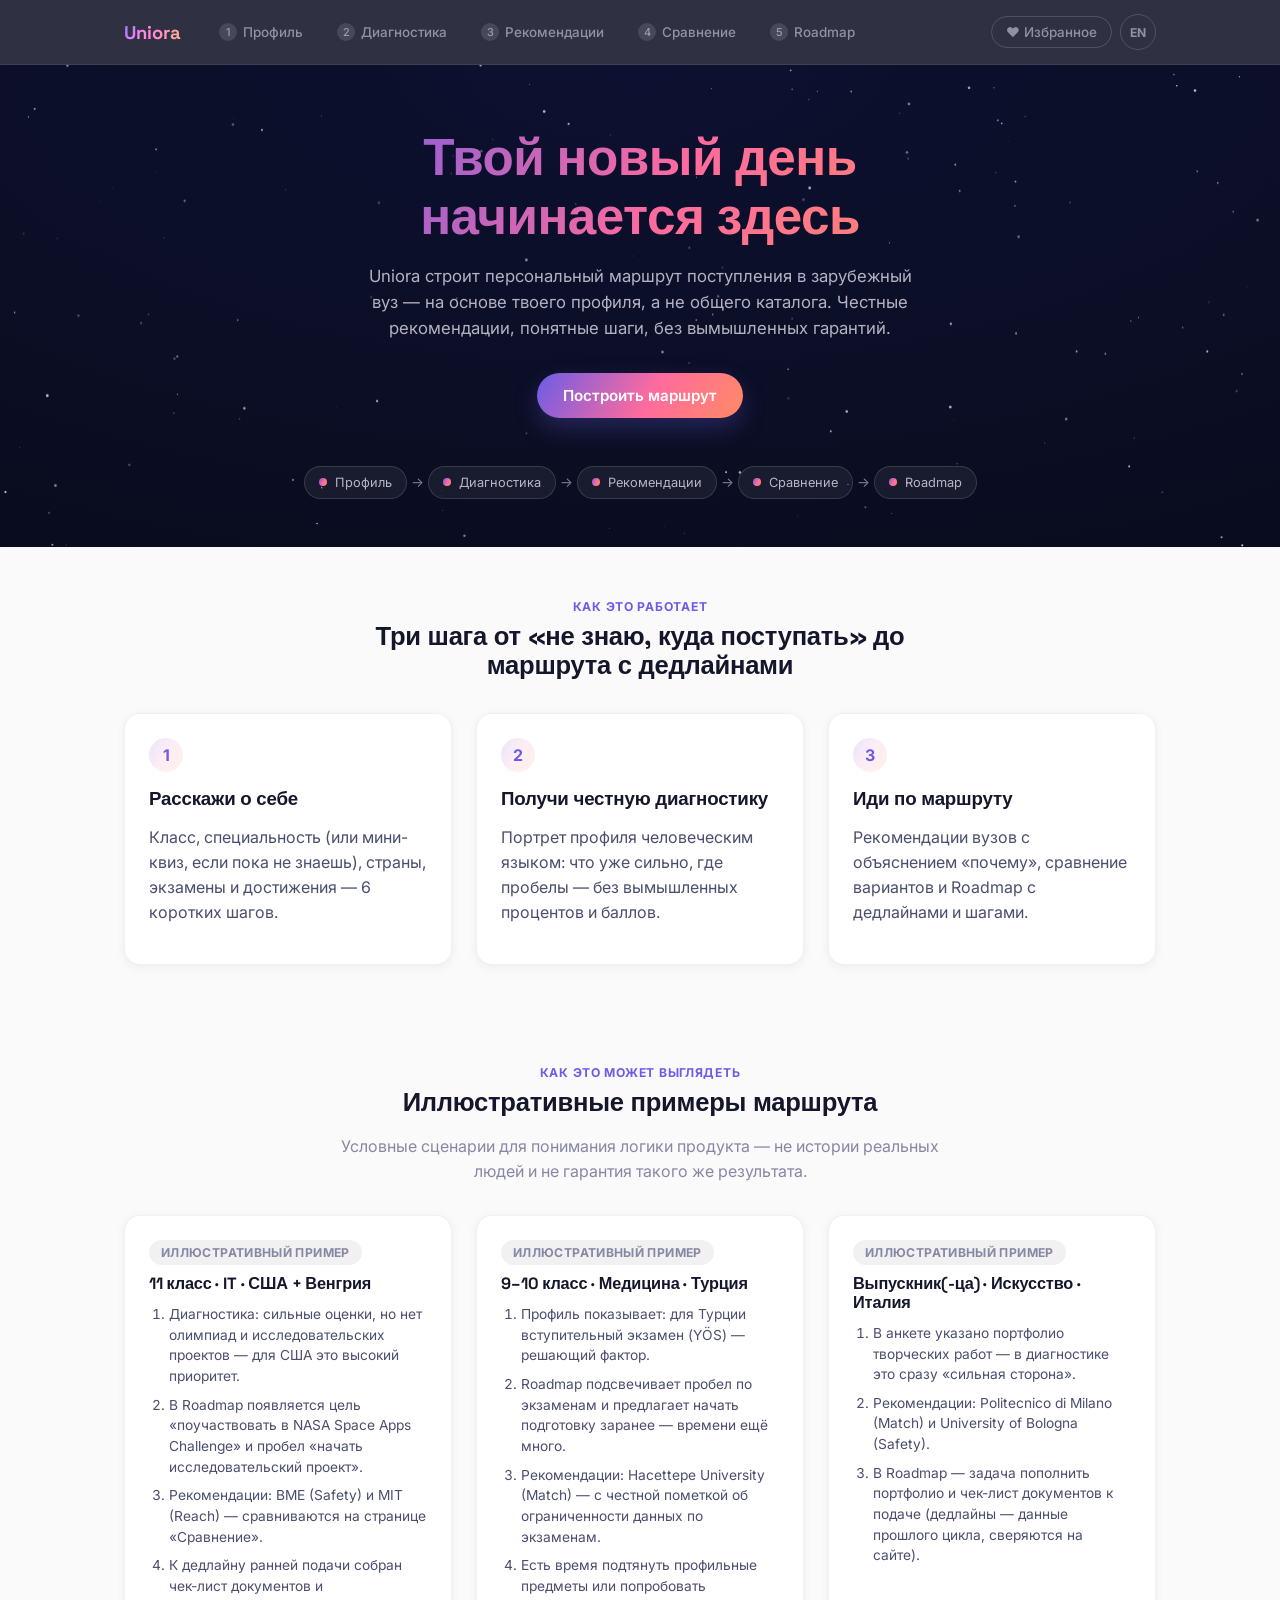
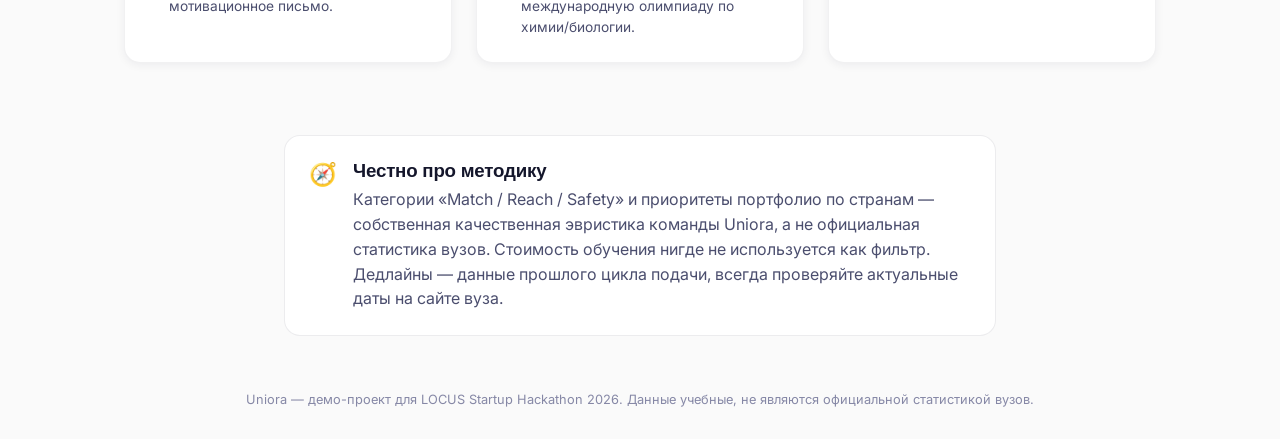
==== commit c6e15cf6: "feat: add RU/EN language toggle across the site Adds js/i18n.js (language state + UI string dictiona" ====
--- a/index.html
+++ b/index.html
@@ -3,7 +3,7 @@
 <head>
 <meta charset="UTF-8" />
 <meta name="viewport" content="width=device-width, initial-scale=1.0" />
-<title>Uniora — персональный маршрут поступления</title>
+<title data-i18n="home.title">Uniora — персональный маршрут поступления</title>
 <link rel="preconnect" href="https://fonts.googleapis.com" />
 <link rel="preconnect" href="https://fonts.gstatic.com" crossorigin />
 <link href="https://fonts.googleapis.com/css2?family=Space+Grotesk:wght@500;700&family=Inter:wght@400;500;600;700&display=swap" rel="stylesheet" />
@@ -16,25 +16,25 @@
 <section class="hero">
   <canvas class="hero__canvas" id="hero-stars"></canvas>
   <div class="hero__inner">
-    <h1 class="hero__title">Твой новый день начинается здесь</h1>
-    <p class="hero__subtitle">
+    <h1 class="hero__title" data-i18n="home.heroTitle">Твой новый день начинается здесь</h1>
+    <p class="hero__subtitle" data-i18n="home.heroSubtitle">
       Uniora строит персональный маршрут поступления в зарубежный вуз — на основе твоего профиля,
       а не общего каталога. Честные рекомендации, понятные шаги, без вымышленных гарантий.
     </p>
     <div class="hero__actions">
-      <a href="profile.html" class="btn btn--primary">Построить маршрут</a>
+      <a href="profile.html" class="btn btn--primary" data-i18n="home.buildRoute">Построить маршрут</a>
     </div>
 
     <div class="route-preview">
-      <div class="route-preview__step"><span class="route-preview__dot"></span>Профиль</div>
+      <div class="route-preview__step"><span class="route-preview__dot"></span><span data-i18n="home.previewSteps.profile">Профиль</span></div>
       <span class="route-preview__arrow">→</span>
-      <div class="route-preview__step"><span class="route-preview__dot"></span>Диагностика</div>
+      <div class="route-preview__step"><span class="route-preview__dot"></span><span data-i18n="home.previewSteps.diagnosis">Диагностика</span></div>
       <span class="route-preview__arrow">→</span>
-      <div class="route-preview__step"><span class="route-preview__dot"></span>Рекомендации</div>
+      <div class="route-preview__step"><span class="route-preview__dot"></span><span data-i18n="home.previewSteps.recommendations">Рекомендации</span></div>
       <span class="route-preview__arrow">→</span>
-      <div class="route-preview__step"><span class="route-preview__dot"></span>Сравнение</div>
+      <div class="route-preview__step"><span class="route-preview__dot"></span><span data-i18n="home.previewSteps.compare">Сравнение</span></div>
       <span class="route-preview__arrow">→</span>
-      <div class="route-preview__step"><span class="route-preview__dot"></span>Roadmap</div>
+      <div class="route-preview__step"><span class="route-preview__dot"></span><span data-i18n="home.previewSteps.roadmap">Roadmap</span></div>
     </div>
   </div>
 </section>
@@ -42,24 +42,24 @@
 <section class="page-section">
   <div class="container">
     <div class="section-heading text-center" style="margin:0 auto var(--space-4);">
-      <span class="eyebrow">Как это работает</span>
-      <h2>Три шага от «не знаю, куда поступать» до маршрута с дедлайнами</h2>
+      <span class="eyebrow" data-i18n="home.howEyebrow">Как это работает</span>
+      <h2 data-i18n="home.howTitle">Три шага от «не знаю, куда поступать» до маршрута с дедлайнами</h2>
     </div>
     <div class="how-it-works">
       <div class="card how-card">
         <div class="how-card__num">1</div>
-        <h3>Расскажи о себе</h3>
-        <p>Класс, специальность (или мини-квиз, если пока не знаешь), страны, экзамены и достижения — 6 коротких шагов.</p>
+        <h3 data-i18n="home.how1Title">Расскажи о себе</h3>
+        <p data-i18n="home.how1Text">Класс, специальность (или мини-квиз, если пока не знаешь), страны, экзамены и достижения — 6 коротких шагов.</p>
       </div>
       <div class="card how-card">
         <div class="how-card__num">2</div>
-        <h3>Получи честную диагностику</h3>
-        <p>Портрет профиля человеческим языком: что уже сильно, где пробелы — без вымышленных процентов и баллов.</p>
+        <h3 data-i18n="home.how2Title">Получи честную диагностику</h3>
+        <p data-i18n="home.how2Text">Портрет профиля человеческим языком: что уже сильно, где пробелы — без вымышленных процентов и баллов.</p>
       </div>
       <div class="card how-card">
         <div class="how-card__num">3</div>
-        <h3>Иди по маршруту</h3>
-        <p>Рекомендации вузов с объяснением «почему», сравнение вариантов и Roadmap с дедлайнами и шагами.</p>
+        <h3 data-i18n="home.how3Title">Иди по маршруту</h3>
+        <p data-i18n="home.how3Text">Рекомендации вузов с объяснением «почему», сравнение вариантов и Roadmap с дедлайнами и шагами.</p>
       </div>
     </div>
   </div>
@@ -68,15 +68,15 @@
 <section class="page-section">
   <div class="container">
     <div class="section-heading text-center" style="margin:0 auto var(--space-4);">
-      <span class="eyebrow">Как это может выглядеть</span>
-      <h2>Иллюстративные примеры маршрута</h2>
-      <p class="muted">Условные сценарии для понимания логики продукта — не истории реальных людей и не гарантия такого же результата.</p>
+      <span class="eyebrow" data-i18n="home.examplesEyebrow">Как это может выглядеть</span>
+      <h2 data-i18n="home.examplesTitle">Иллюстративные примеры маршрута</h2>
+      <p class="muted" data-i18n="home.examplesSubtitle">Условные сценарии для понимания логики продукта — не истории реальных людей и не гарантия такого же результата.</p>
     </div>
     <div class="example-routes">
       <div class="card example-card">
-        <span class="badge example-card__badge">Иллюстративный пример</span>
-        <h3>11 класс · IT · США + Венгрия</h3>
-        <ol class="example-card__steps">
+        <span class="badge example-card__badge" data-i18n="home.exampleBadge">Иллюстративный пример</span>
+        <h3 data-i18n="home.example1Title">11 класс · IT · США + Венгрия</h3>
+        <ol class="example-card__steps" data-i18n-list="home.example1Steps">
           <li>Диагностика: сильные оценки, но нет олимпиад и исследовательских проектов — для США это высокий приоритет.</li>
           <li>В Roadmap появляется цель «поучаствовать в NASA Space Apps Challenge» и пробел «начать исследовательский проект».</li>
           <li>Рекомендации: BME (Safety) и MIT (Reach) — сравниваются на странице «Сравнение».</li>
@@ -84,9 +84,9 @@
         </ol>
       </div>
       <div class="card example-card">
-        <span class="badge example-card__badge">Иллюстративный пример</span>
-        <h3>9–10 класс · Медицина · Турция</h3>
-        <ol class="example-card__steps">
+        <span class="badge example-card__badge" data-i18n="home.exampleBadge">Иллюстративный пример</span>
+        <h3 data-i18n="home.example2Title">9–10 класс · Медицина · Турция</h3>
+        <ol class="example-card__steps" data-i18n-list="home.example2Steps">
           <li>Профиль показывает: для Турции вступительный экзамен (YÖS) — решающий фактор.</li>
           <li>Roadmap подсвечивает пробел по экзаменам и предлагает начать подготовку заранее — времени ещё много.</li>
           <li>Рекомендации: Hacettepe University (Match) — с честной пометкой об ограниченности данных по экзаменам.</li>
@@ -94,9 +94,9 @@
         </ol>
       </div>
       <div class="card example-card">
-        <span class="badge example-card__badge">Иллюстративный пример</span>
-        <h3>Выпускник(-ца) · Искусство · Италия</h3>
-        <ol class="example-card__steps">
+        <span class="badge example-card__badge" data-i18n="home.exampleBadge">Иллюстративный пример</span>
+        <h3 data-i18n="home.example3Title">Выпускник(-ца) · Искусство · Италия</h3>
+        <ol class="example-card__steps" data-i18n-list="home.example3Steps">
           <li>В анкете указано портфолио творческих работ — в диагностике это сразу «сильная сторона».</li>
           <li>Рекомендации: Politecnico di Milano (Match) и University of Bologna (Safety).</li>
           <li>В Roadmap — задача пополнить портфолио и чек-лист документов к подаче (дедлайны — данные прошлого цикла, сверяются на сайте).</li>
@@ -111,8 +111,8 @@
     <div class="trust-block">
       <div class="trust-block__icon">🧭</div>
       <div>
-        <h3 style="margin-bottom:6px;">Честно про методику</h3>
-        <p style="margin-bottom:0;">
+        <h3 style="margin-bottom:6px;" data-i18n="home.trustTitle">Честно про методику</h3>
+        <p style="margin-bottom:0;" data-i18n="home.trustText">
           Категории «Match / Reach / Safety» и приоритеты портфолио по странам — собственная качественная
           эвристика команды Uniora, а не официальная статистика вузов. Стоимость обучения нигде не используется
           как фильтр. Дедлайны — данные прошлого цикла подачи, всегда проверяйте актуальные даты на сайте вуза.
@@ -122,10 +122,11 @@
   </div>
 </section>
 
-<footer class="site-footer">
+<footer class="site-footer" data-i18n="home.footer">
   Uniora — демо-проект для LOCUS Startup Hackathon 2026. Данные учебные, не являются официальной статистикой вузов.
 </footer>
 
+<script src="js/i18n.js"></script>
 <script src="js/data.js"></script>
 <script src="js/state.js"></script>
 <script src="js/match.js"></script>
--- a/css/style.css
+++ b/css/style.css
@@ -156,8 +156,14 @@
 }
 .step-pill--active .step-pill__num { background: var(--aurora-violet); color: #fff; }
 .site-nav--dark .step-pill__num { background: rgba(244, 241, 255, 0.12); }
+.site-nav__right {
+  margin-left: auto;
+  flex-shrink: 0;
+  display: flex;
+  align-items: center;
+  gap: 8px;
+}
 .site-nav__fav-link {
-  margin-left: auto;
   flex-shrink: 0;
   display: flex;
   align-items: center;
@@ -174,6 +180,21 @@
 .site-nav__fav-link--active { background: var(--aurora-coral-soft); border-color: var(--aurora-coral); color: #C9366C; }
 .site-nav--dark .site-nav__fav-link { color: var(--lavender-faint); border-color: rgba(244, 241, 255, 0.16); }
 .site-nav--dark .site-nav__fav-link:hover { color: var(--aurora-coral); border-color: var(--aurora-coral); }
+.lang-switch {
+  flex-shrink: 0;
+  width: 36px; height: 36px;
+  border-radius: 50%;
+  display: flex; align-items: center; justify-content: center;
+  font-size: 0.76rem;
+  font-weight: 700;
+  color: var(--ink-soft);
+  background: transparent;
+  border: 1.5px solid rgba(20, 22, 43, 0.1);
+  transition: all 0.15s ease;
+}
+.lang-switch:hover { border-color: var(--aurora-violet); color: var(--aurora-violet); }
+.site-nav--dark .lang-switch { color: var(--lavender-faint); border-color: rgba(244, 241, 255, 0.16); }
+.site-nav--dark .lang-switch:hover { color: var(--aurora-violet); border-color: var(--aurora-violet); }
 
 /* ---------------- Context bar ---------------- */
 .context-bar {
@@ -500,8 +521,22 @@
   flex-shrink: 0;
 }
 
+.record-card {
+  border: 1px solid rgba(20, 22, 43, 0.1);
+  border-radius: var(--radius-sm);
+  padding: 12px;
+  background: rgba(20, 22, 43, 0.02);
+}
+.record-card__top { display: flex; justify-content: space-between; align-items: center; gap: 8px; margin-bottom: 10px; }
+.record-card__title { font-size: 0.8rem; font-weight: 600; color: var(--ink-faint); }
+.record-card__label { font-size: 0.78rem; color: var(--ink-faint); margin: 10px 0 6px; }
+.record-card__row { display: flex; gap: 10px; flex-wrap: wrap; }
+.record-card__row .text-input { flex: 1 1 160px; min-width: 0; }
+
 .slider-field { margin-bottom: var(--space-3); }
-.slider-field__top { display: flex; justify-content: space-between; align-items: baseline; margin-bottom: 6px; }
+.slider-field__top { display: flex; justify-content: space-between; align-items: center; flex-wrap: wrap; gap: 8px; margin-bottom: 10px; }
+.toggle-inline { display: flex; align-items: center; gap: 8px; flex-shrink: 0; }
+.slider-field__value-row { margin-bottom: 6px; }
 .slider-field__value { font-family: var(--font-head); font-size: 1.3rem; font-weight: 700; color: var(--aurora-violet); }
 .slider-field__value--muted { color: var(--ink-faint); }
 input[type="range"] {
@@ -605,8 +640,8 @@
 .fact-row--positive .fact-row__dot { background: var(--aurora-teal); }
 .fact-row--negative .fact-row__dot { background: var(--aurora-coral); }
 .fact-row--gap .fact-row__dot { background: #F4B740; }
-.uni-card__actions { display: flex; gap: 8px; margin-top: auto; padding-top: 10px; }
-.uni-card__actions .btn { flex: 1; }
+.uni-card__actions { display: flex; flex-wrap: wrap; gap: 8px; margin-top: auto; padding-top: 10px; }
+.uni-card__actions .btn { flex: 1 1 auto; min-width: 130px; }
 .fav-btn {
   border: 1.5px solid rgba(20,22,43,0.14);
   background: var(--paper-raised);
@@ -623,6 +658,25 @@
 .whatif-value { font-family: var(--font-head); font-weight: 700; font-size: 1.05rem; min-width: 110px; text-align: center; }
 .whatif-result ul { font-size: 0.86rem; color: var(--ink-soft); }
 .whatif-result li { margin-bottom: 4px; }
+.whatif-sliders { display: flex; flex-direction: column; gap: 14px; margin-top: 10px; }
+.whatif-slider-row { display: flex; flex-direction: column; gap: 6px; }
+.whatif-slider-row .whatif-value { min-width: 0; text-align: left; font-size: 0.9rem; }
+.whatif-list { display: flex; flex-direction: column; gap: 8px; margin-top: 12px; }
+.whatif-row-item { display: flex; flex-direction: column; gap: 4px; padding: 10px 12px; background: rgba(20,22,43,0.03); border-radius: var(--radius-sm); font-size: 0.85rem; }
+.whatif-row-item__change { color: var(--aurora-violet); font-weight: 700; }
+.whatif-row-item__names { color: var(--ink-faint); }
+
+.match-percent { font-size: 0.78rem; font-weight: 600; color: var(--ink-faint); }
+.badge--target { background: var(--aurora-gradient); color: #fff; margin-left: 8px; font-size: 0.68rem; padding: 3px 8px; }
+
+.doc-row { display: flex; align-items: center; justify-content: space-between; gap: 12px; padding: 10px 0; border-bottom: 1px solid rgba(244,241,255,0.08); flex-wrap: wrap; }
+.doc-row:last-child { border-bottom: none; }
+.doc-row__label { color: var(--lavender); font-size: 0.88rem; flex: 1; min-width: 160px; }
+.doc-status-group { display: flex; gap: 6px; }
+.doc-status-chip { padding: 5px 12px; border-radius: var(--radius-pill); font-size: 0.76rem; background: rgba(244,241,255,0.06); color: var(--lavender-faint); border: 1px solid transparent; }
+.doc-status-chip--active.doc-status-chip--not_started { background: rgba(20,22,43,0.2); color: var(--lavender); }
+.doc-status-chip--active.doc-status-chip--in_progress { background: rgba(255,138,101,0.25); color: #FF8A65; }
+.doc-status-chip--active.doc-status-chip--done { background: rgba(47,217,196,0.25); color: var(--aurora-teal); }
 
 .category-note {
   font-size: 0.78rem;
@@ -699,6 +753,27 @@
 .priority-panel-light .priority-row__label { color: var(--ink); }
 .priority-panel-light .priority-row__note { color: var(--ink-faint); }
 
+.effort-panel {
+  background: rgba(244, 241, 255, 0.05);
+  border: 1px solid rgba(244, 241, 255, 0.12);
+  border-radius: var(--radius-card);
+  padding: var(--space-2) var(--space-2) var(--space-3);
+  margin: 0 0 var(--space-3);
+}
+.effort-panel__title { font-family: var(--font-head); font-weight: 700; font-size: 1.05rem; color: var(--lavender); margin-bottom: 4px; }
+.effort-panel__subtitle { font-size: 0.82rem; color: var(--lavender-faint); margin-bottom: 4px; }
+.effort-row { display: flex; justify-content: space-between; align-items: flex-start; gap: 12px; padding: 10px 0; border-bottom: 1px solid rgba(244,241,255,0.08); flex-wrap: wrap; }
+.effort-row:last-child { border-bottom: none; }
+.effort-row__text { flex: 1 1 220px; min-width: 0; }
+.effort-row__label { font-weight: 600; font-size: 0.88rem; color: var(--lavender); }
+.effort-row__note { font-size: 0.78rem; color: var(--lavender-faint); margin-top: 2px; }
+.effort-row__level { flex-shrink: 0; display: flex; flex-direction: column; align-items: flex-end; gap: 4px; max-width: 220px; }
+.effort-badge { padding: 5px 12px; border-radius: var(--radius-pill); font-size: 0.74rem; font-weight: 700; white-space: nowrap; }
+.effort-badge--high { background: var(--aurora-violet); color: #fff; }
+.effort-badge--medium { background: rgba(108, 92, 231, 0.2); color: var(--lavender); border: 1px solid rgba(108,92,231,0.45); }
+.effort-row__qualifier { font-size: 0.7rem; color: var(--lavender-faint); text-align: right; }
+.effort-panel__disclaimer { font-size: 0.76rem; color: var(--lavender-faint); background: rgba(244,241,255,0.04); border-radius: var(--radius-sm); padding: 10px 12px; margin-top: var(--space-2); }
+
 .constellation-wrap {
   position: relative;
   width: 100%;
@@ -726,6 +801,7 @@
   padding: 6px;
 }
 .star-btn__mark {
+  position: relative;
   width: 14px; height: 14px; border-radius: 50%;
   background: rgba(244, 241, 255, 0.25);
   transition: all 0.2s ease;
@@ -747,6 +823,57 @@
   transform: translate(-50%, -50%);
   left: 50%; top: 50%;
 }
+
+/* Индикатор "вы здесь" — тонкое пульсирующее кольцо вокруг ближайшей звезды */
+.star-btn--next .star-btn__mark::before {
+  content: "";
+  position: absolute;
+  inset: -7px;
+  border: 1px solid rgba(244, 241, 255, 0.55);
+  border-radius: 50%;
+  animation: ring-pulse 1.8s ease-in-out infinite;
+}
+@keyframes ring-pulse {
+  0% { transform: scale(0.7); opacity: 0.9; }
+  70%, 100% { transform: scale(2); opacity: 0; }
+}
+
+/* Тёплый оттенок свечения для звёзд с дедлайном ≤30 дней (приблизительно,
+   по данным прошлого цикла — честная мягкая подсказка, не точный факт) */
+.star-btn--urgent .star-btn__mark { box-shadow: 0 0 10px 3px rgba(255, 138, 101, 0.55); }
+.star-btn--urgent.star-btn--done .star-btn__mark { box-shadow: 0 0 16px 4px rgba(244, 241, 255, 0.75), 0 0 30px 8px rgba(255, 138, 101, 0.35); }
+.star-btn--urgent.star-btn--next .star-btn__mark { animation-duration: 1.1s; }
+.star-btn--urgent.star-btn--next .star-btn__mark::before { border-color: rgba(255, 138, 101, 0.6); animation-duration: 1.3s; }
+
+/* Маленький глиф типа звезды — читается на глаз без клика */
+.star-btn__glyph {
+  position: absolute;
+  left: 50%; top: 50%;
+  transform: translate(-50%, -50%);
+  font-size: 8px;
+  line-height: 1;
+  pointer-events: none;
+  opacity: 0;
+  transition: opacity 0.2s ease;
+}
+.star-btn--done .star-btn__glyph, .star-btn--next .star-btn__glyph, .star-btn--near .star-btn__glyph { opacity: 0.9; }
+
+.legend-dot--ring { position: relative; background: #fff; }
+.legend-dot--ring::before {
+  content: ""; position: absolute; inset: -4px;
+  border: 1px solid rgba(244, 241, 255, 0.55); border-radius: 50%;
+}
+
+.upcoming-deadlines {
+  display: flex; align-items: center; gap: var(--space-2); flex-wrap: wrap;
+  background: rgba(244, 241, 255, 0.06); border: 1px solid rgba(244, 241, 255, 0.12);
+  border-radius: var(--radius-card); padding: 10px 14px; margin-bottom: var(--space-2);
+  font-size: 0.82rem;
+}
+.upcoming-deadlines__label { color: var(--aurora-teal); font-size: 0.7rem; text-transform: uppercase; letter-spacing: 0.04em; font-weight: 700; }
+.upcoming-deadlines__item { color: var(--lavender); font-weight: 600; }
+.upcoming-deadlines__item span { color: var(--lavender-faint); font-weight: 400; }
+
 .star-btn__label {
   font-size: 0.68rem;
   max-width: 120px;
@@ -804,6 +931,8 @@
   border-radius: var(--radius-card); padding: var(--space-2);
 }
 .checklist-row--next { border-color: var(--aurora-violet); background: rgba(108,92,231,0.12); }
+.checklist-row--urgent { border-color: rgba(255,138,101,0.5); }
+.checklist-row--urgent .checklist-deadline { color: var(--aurora-orange); }
 .checklist-row--done { opacity: 0.6; }
 .checklist-check {
   flex-shrink: 0; width: 26px; height: 26px; border-radius: 50%;
@@ -874,6 +1003,9 @@
 @media (max-width: 480px) {
   .hero__title { font-size: 1.8rem; }
   .option-grid { grid-template-columns: repeat(2, 1fr); }
+  .uni-card__actions { flex-direction: column; align-items: stretch; }
+  .uni-card__actions .btn { min-width: 0; }
+  .uni-card__actions .fav-btn { align-self: center; }
 }
 
 /* ---------------- Печать плана Roadmap ---------------- */
